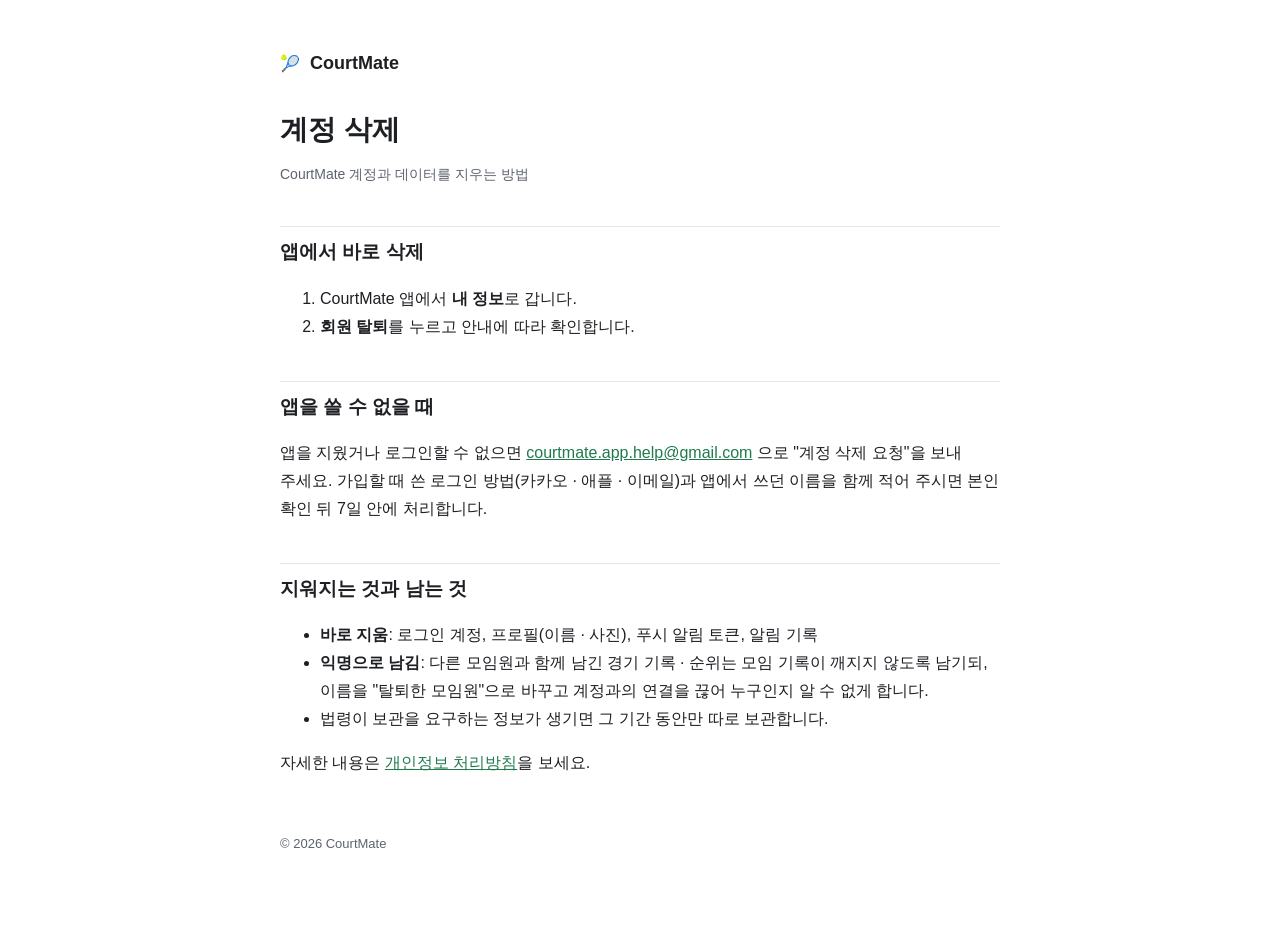
==== delete-account/index.html @ e425800f "Add account deletion page" ====
<!doctype html>
<html lang="ko"><head><meta charset="utf-8"><meta name="viewport" content="width=device-width,initial-scale=1">
<title>계정 삭제 | CourtMate</title><meta name="description" content="CourtMate 계정과 데이터 삭제 방법">
<link rel="stylesheet" href="/style.css"></head>
<body><main>
<header class="brand"><span aria-hidden="true">🎾</span><a href="/">CourtMate</a></header>
<h1>계정 삭제</h1>
<p class="meta">CourtMate 계정과 데이터를 지우는 방법</p>

<h2>앱에서 바로 삭제</h2>
<ol>
<li>CourtMate 앱에서 <strong>내 정보</strong>로 갑니다.</li>
<li><strong>회원 탈퇴</strong>를 누르고 안내에 따라 확인합니다.</li>
</ol>

<h2>앱을 쓸 수 없을 때</h2>
<p>앱을 지웠거나 로그인할 수 없으면 <a href="mailto:courtmate.app.help@gmail.com?subject=CourtMate%20%EA%B3%84%EC%A0%95%20%EC%82%AD%EC%A0%9C%20%EC%9A%94%EC%B2%AD">courtmate.app.help@gmail.com</a> 으로 "계정 삭제 요청"을 보내 주세요. 가입할 때 쓴 로그인 방법(카카오 · 애플 · 이메일)과 앱에서 쓰던 이름을 함께 적어 주시면 본인 확인 뒤 7일 안에 처리합니다.</p>

<h2>지워지는 것과 남는 것</h2>
<ul>
<li><strong>바로 지움</strong>: 로그인 계정, 프로필(이름 · 사진), 푸시 알림 토큰, 알림 기록</li>
<li><strong>익명으로 남김</strong>: 다른 모임원과 함께 남긴 경기 기록 · 순위는 모임 기록이 깨지지 않도록 남기되, 이름을 "탈퇴한 모임원"으로 바꾸고 계정과의 연결을 끊어 누구인지 알 수 없게 합니다.</li>
<li>법령이 보관을 요구하는 정보가 생기면 그 기간 동안만 따로 보관합니다.</li>
</ul>
<p>자세한 내용은 <a href="/privacy/">개인정보 처리방침</a>을 보세요.</p>

<footer>© 2026 CourtMate</footer>
</main></body></html>
---- style.css ----
:root{--bg:#fff;--fg:#1d1f23;--muted:#5d636e;--line:#e3e6ea;--accent:#1f7a4d;--head:#f5f7f6}
@media (prefers-color-scheme:dark){:root{--bg:#141619;--fg:#e7e9ec;--muted:#a0a6b0;--line:#2c3036;--accent:#5cc28c;--head:#1c1f23}}
*{box-sizing:border-box}
body{margin:0;background:var(--bg);color:var(--fg);font:16px/1.75 -apple-system,BlinkMacSystemFont,"Apple SD Gothic Neo","Noto Sans KR","Malgun Gothic",sans-serif;word-break:keep-all}
main{max-width:760px;margin:0 auto;padding:48px 20px 80px}
header.brand{display:flex;align-items:center;gap:10px;margin-bottom:32px}
header.brand a{color:var(--fg);text-decoration:none;font-weight:700;font-size:18px}
h1{font-size:28px;line-height:1.3;margin:0 0 8px}
h2{font-size:19px;margin:40px 0 12px;padding-top:8px;border-top:1px solid var(--line)}
p,li{color:var(--fg)}
.meta{color:var(--muted);font-size:14px;margin-bottom:28px}
a{color:var(--accent)}
.table{overflow-x:auto;margin:12px 0}
table{border-collapse:collapse;width:100%;font-size:14.5px;min-width:520px}
th,td{border:1px solid var(--line);padding:8px 10px;text-align:left;vertical-align:top}
th{background:var(--head);font-weight:600}
footer{margin-top:56px;color:var(--muted);font-size:13px}
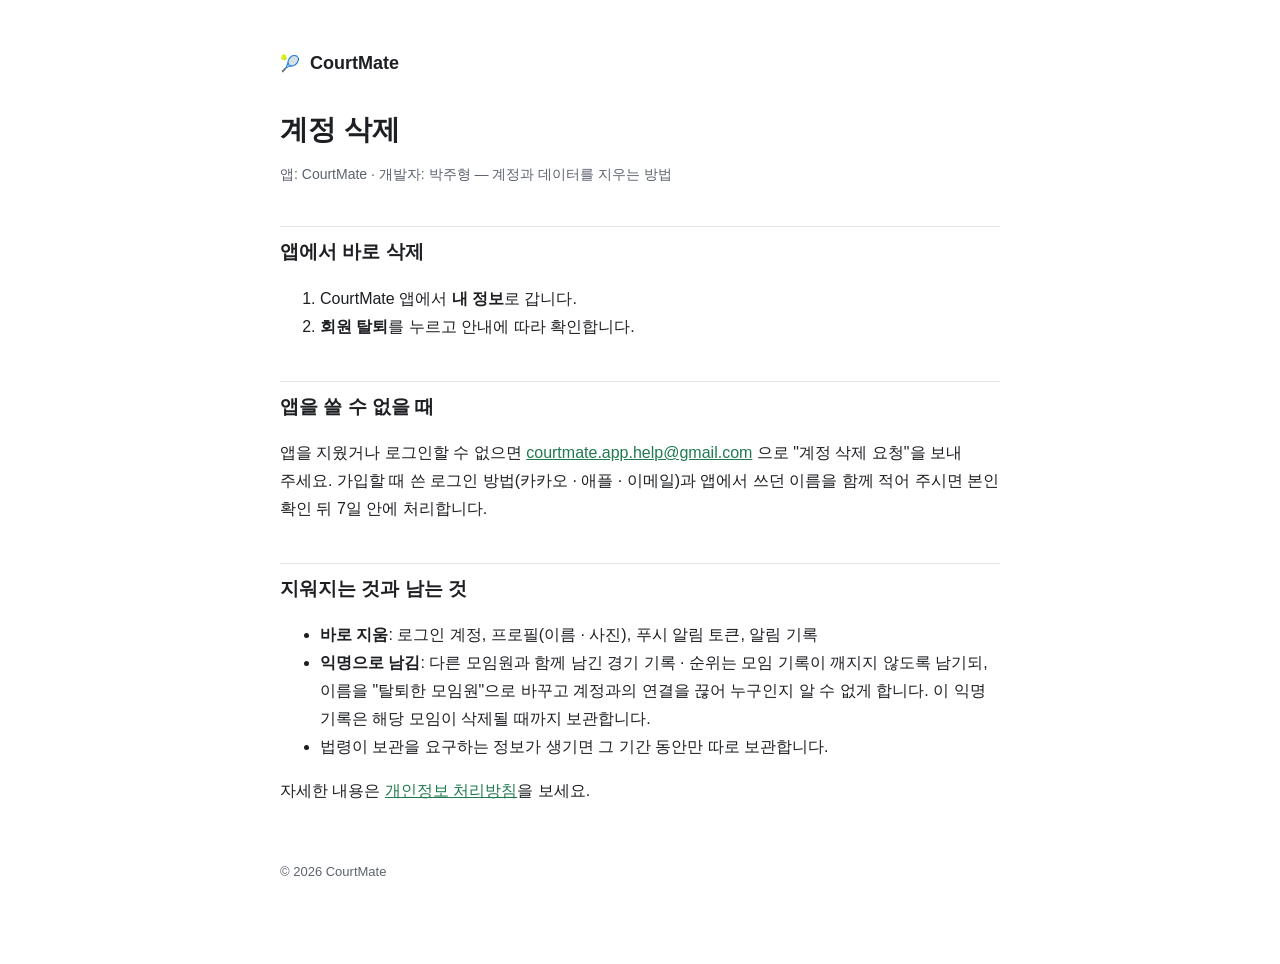
==== commit 6a94ac8e: "Name developer and retention period on deletion page" ====
--- a/delete-account/index.html
+++ b/delete-account/index.html
@@ -5,7 +5,7 @@
 <body><main>
 <header class="brand"><span aria-hidden="true">🎾</span><a href="/">CourtMate</a></header>
 <h1>계정 삭제</h1>
-<p class="meta">CourtMate 계정과 데이터를 지우는 방법</p>
+<p class="meta">앱: CourtMate · 개발자: 박주형 — 계정과 데이터를 지우는 방법</p>
 
 <h2>앱에서 바로 삭제</h2>
 <ol>
@@ -19,7 +19,7 @@
 <h2>지워지는 것과 남는 것</h2>
 <ul>
 <li><strong>바로 지움</strong>: 로그인 계정, 프로필(이름 · 사진), 푸시 알림 토큰, 알림 기록</li>
-<li><strong>익명으로 남김</strong>: 다른 모임원과 함께 남긴 경기 기록 · 순위는 모임 기록이 깨지지 않도록 남기되, 이름을 "탈퇴한 모임원"으로 바꾸고 계정과의 연결을 끊어 누구인지 알 수 없게 합니다.</li>
+<li><strong>익명으로 남김</strong>: 다른 모임원과 함께 남긴 경기 기록 · 순위는 모임 기록이 깨지지 않도록 남기되, 이름을 "탈퇴한 모임원"으로 바꾸고 계정과의 연결을 끊어 누구인지 알 수 없게 합니다. 이 익명 기록은 해당 모임이 삭제될 때까지 보관합니다.</li>
 <li>법령이 보관을 요구하는 정보가 생기면 그 기간 동안만 따로 보관합니다.</li>
 </ul>
 <p>자세한 내용은 <a href="/privacy/">개인정보 처리방침</a>을 보세요.</p>
